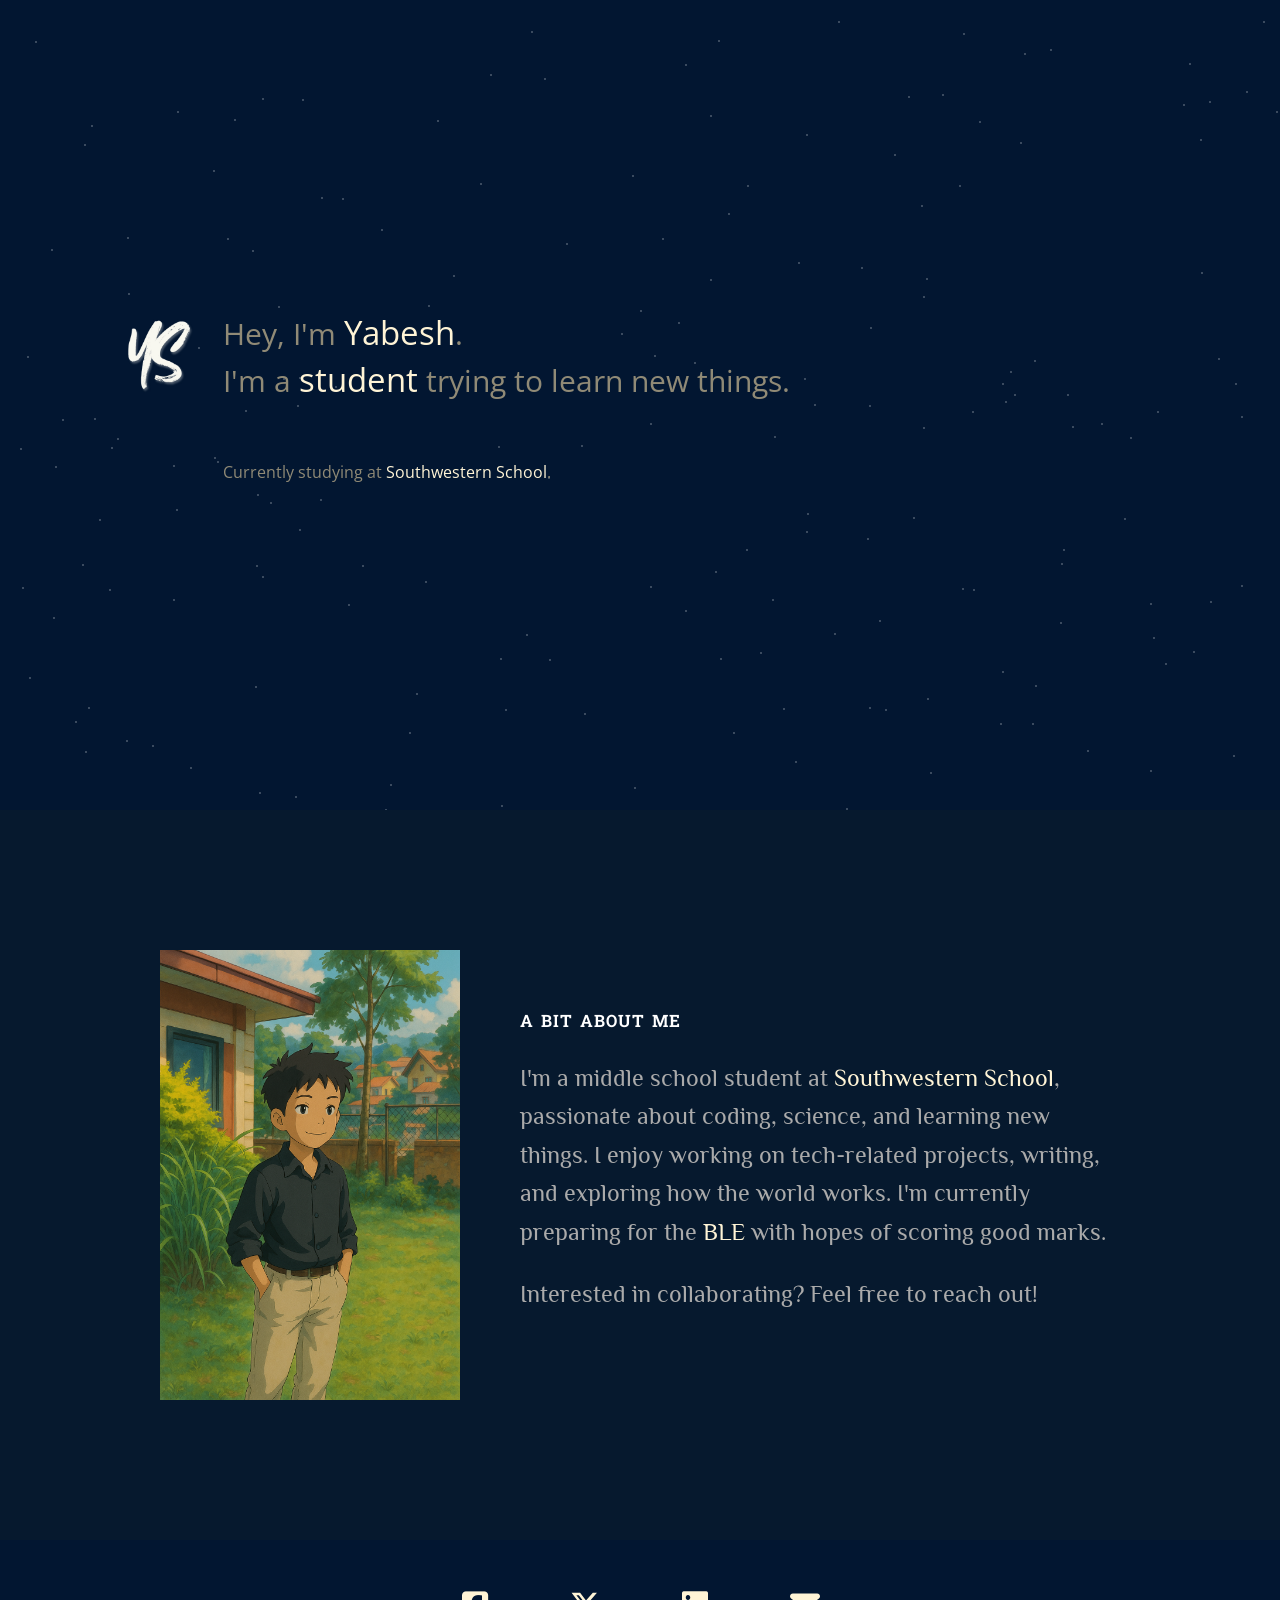
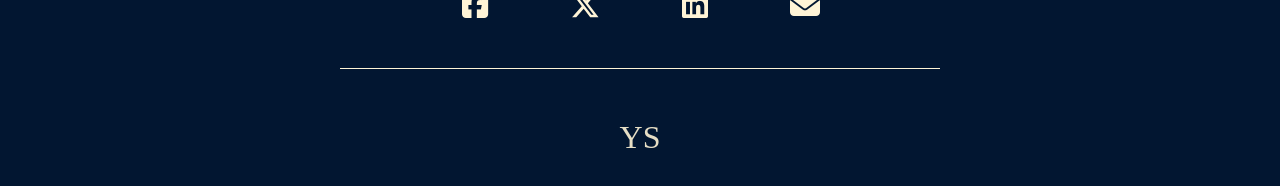
==== index.html @ 65004686 "full reload when clicking signature." ====
<!DOCTYPE html>
<html lang="en">
<head>
  <meta charset="UTF-8" />
  <meta name="viewport" content="width=device-width, initial-scale=1.0"/>
  <meta name="description" content="Personal website of Yabesh Shrestha, a student passionate about coding and science">
  <meta property="og:title" content="Yabesh Shrestha">
  <meta property="og:description" content="Student passionate about coding and science">
  <title>Yabesh Shrestha</title> 
  <link href="https://fonts.googleapis.com/css2?family=Open+Sans&display=swap" rel="stylesheet">
  <link href="https://fonts.googleapis.com/css2?family=Philosopher:ital,wght@0,400;0,700;1,400;1,700&display=swap" rel="stylesheet">
  <link href="https://fonts.googleapis.com/css2?family=Hanuman:wght@400;700&display=swap" rel="stylesheet">
  <link rel="stylesheet" href="https://cdnjs.cloudflare.com/ajax/libs/font-awesome/6.4.0/css/all.min.css">
  <link rel="stylesheet" href="style.css" />
</head>

<body>
  <div class="star-field" id="starField"></div>

  <div class="intro-text">
    <div class="logo-text">
      <img src="YS.jpg" alt="" class="image animate-up">
      <div class="text-lines">
        <div class="text-section animate-up">
          <p>Hey, I'm <span class="emphasis">Yabesh</span>.</p>
          <p>I'm a <span class="emphasis">student</span> trying to learn new things.</p>
        </div>
      </div>
    </div>

    <div class="work animate-up">
      <p>Currently studying at <a href="https://southwesternschool.edu.np/" target="blank">Southwestern School</a>.</p>
    </div>
  </div>

  <div class="about-section">
    <img src="image.png" alt="" class="photo">
    <div class="about-text">
      <h3>A BIT ABOUT ME</h3>
      <p>
        I'm a middle school student at <a href="https://southwesternschool.edu.np/" target="blank">Southwestern School</a>,
        passionate about coding, science, and learning new things. I enjoy working on
        tech-related projects, writing, and exploring how the world works. I'm currently
        preparing for the <a href="https://en.wikipedia.org/wiki/District_Level_Examination" target="blank">BLE</a> with hopes of scoring good marks.
      </p>
      <p>Interested in collaborating? Feel free to reach out!</p>
    </div>
  </div>
  
  <!-- Move these outside the about-section -->
  <div class="footer-section">
    <div class="social-icons">
      <!-- Facebook -->
      <a href="https://www.facebook.com/" target="_blank" aria-label="Facebook">
        <i class="fab fa-facebook-square"></i>
      </a>
      
      <!-- X (Twitter) - Corrected -->
      <a href="https://x.com" target="_blank" class="social-icon">
        <!-- Scaled-down SVG with proper viewBox -->
        <svg width="30" height="30" viewBox="0 0 24 24" fill="#fff4d6">
          <path d="M18.244 2.25h3.308l-7.227 8.26 8.502 11.24H16.17l-5.214-6.817L4.99 21.75H1.68l7.73-8.835L1.254 2.25H8.08l4.713 6.231zm-1.161 17.52h1.833L7.084 4.126H5.117z"/>
        </svg>
      </a>
      
      <!-- LinkedIn -->
      <a href="https://www.linkedin.com/" target="_blank" aria-label="LinkedIn">
        <i class="fab fa-linkedin"></i>
      </a>
      
      <!-- Email -->
      <a href="mailto:shresthaemmanuel4@gmail.com" aria-label="Email">
        <i class="fas fa-envelope"></i>
      </a>
    </div>

    <div class="interactive-lines">
      <div class="line" id="line1"></div>
      <div class="line" id="line2"></div>
    </div>
  
    <div class="signature">
      <a href="javascript:location.reload(true)">YS</a>
    </div>
  </div> 

  <script src="script.js"></script>
</body>
</html>
---- style.css ----
html {
  font-family: sans-serif;
  -ms-text-size-adjust: 100%;
  -webkit-text-size-adjust: 100%;
  scroll-behavior: smooth;
}

body {
  margin: 0;
  font-family: 'Open Sans', sans-serif;
  background-color: #021631;
  color: #908A76;
  overflow-x: hidden;
}

.star-field {
  position: absolute;
  top: 0;
  left: 0;
  width: 100%;
  pointer-events: none;
  z-index: 0;
}

.star {
  position: absolute;
  width: 2px;
  height: 2px;
  background: white;
  border-radius: 50%;
  opacity: 0.3;
  animation: twinkle 2s infinite ease-in-out;
}

@keyframes twinkle {
  0%, 100% {
    opacity: 0.01;
    transform: scale(1);
  }
  50% {
    opacity: 1;
    transform: scale(1.5);
  }
}

.intro-text {
  position: relative;
  z-index: 1;
}

.logo-text {
  display: flex;
  align-items: center;
  gap: 20px;
}

.text-lines {
  flex-direction: column;
  gap: 5px;
}   

.image{
  opacity: 1; 
  transform: translate3d(0px, 0px, 0px) scale3d(1, 1, 1) rotateX(0deg) rotateY(0deg) rotateZ(0deg) skew(0deg, 0deg); 
  transform-style: preserve-3d;
  width: 80px;
  height: auto;
}

.intro-text {
  min-height: 90vh;
  display: flex;
  flex-direction: column;
  justify-content: center;
  margin-left: 9%;
  z-index: 1;
  position: relative;
}

.text-section {
  display: flex;
  flex-direction: column;
  font-size: 30px;
  text-align: left; 
  position: relative;
  z-index: 1;
  color: #908A76;
  line-height: 30px;
}

.text-section p {
  margin: 8px;
  opacity: 0;
  transform: translateY(10px);
  transition: all 0.6s ease;
}

.text-section p.visible {
  opacity: 1;
  transform: translateY(0);
}

.work {
  padding-top: 40px;
  margin-left: 108px;
  color: #908a76;
  font-size: 16px;
  line-height: 24px;
}

a {
  position: relative;
  color: #FFF4D6;
  text-decoration: none;
}

a::after {
  content: "";
  position: absolute;
  bottom: 0;
  left: 50%;
  width: 0;
  height: 2px;
  background-color: #FFF4D6;
  transition: all 0.3s ease;
  transform: translateX(-50%);
}

a:hover::after {
  width: 100%;
}

a:focus, button:focus {
  outline: 2px solid #FFF4D6;
  outline-offset: 2px;
}

.emphasis {
  color: #FFF4D6;
  font-size: 1.1em;
}

.about-section {
  background-color: #06192e;
  display: flex;
  align-items: flex-start;
  justify-content: center;
  gap: 60px;
  padding: 140px 40px;
  color: #ccc;
  z-index: 2;
  position: relative;
  flex-wrap: wrap;
}

.photo {
  width: 300px;
  height: auto;
  margin: 0;
}

.about-text {
  max-width: 600px;
  margin: 0;
  text-align: left;
}

.about-text h3 {
  font-family: 'Hanuman';
  margin-top: 60px;
  font-size: 17px;
  letter-spacing: 1px;
  color: #fff;
  text-transform: uppercase;
  margin-bottom: 10px;
}

.about-text p {
  font-family: 'Philosopher';
  line-height: 1.6;
  font-size: 24px;
  color: #aaa;
}

.footer-section {
  display: flex;
  flex-direction: column;
  align-items: center;
  justify-content: center; /* Optional for vertical centering */
  margin-top: 50px;
  width: 100%;
}

.social-icons {
  display: flex;
  justify-content: center;
  gap: 80px;
}

.social-icons a {
  display: flex;
  align-items: center;
  justify-content: center;
  width: 30px;
  height: 30px;
  color: #fff4d6;
  position: relative; /* Required for absolute positioning of underline */
  transition: all 0.3s ease;
  padding-bottom: 8px; /* Creates space for the underline */
}

/* Social icon underline (positioned lower) */
.social-icons a::after {
  content: "";
  position: absolute;
  bottom: 2px; /* Adjust this value to control underline position */
  left: 0;
  width: 100%;
  height: 2px;
  background-color: currentColor;
  transform: scaleX(0);
  transform-origin: center;
  transition: transform 0.3s ease;
}

.social-icons a:hover {
  color: #ffffff;
  transform: scale(1.2);
}

.social-icons a:hover::after {
  transform: scaleX(1); /* Full width on hover */
}

.social-icons a i {
  font-size: 30px;
  display: block; /* Ensures proper scaling */
}

.signature {
  font-family: 'Brush Script MT', cursive;
  font-size: 2em;
  color: #fff;
  opacity: 0.9;
  text-align: center;
  width: 100%;
  margin-top: 10px;
  margin-bottom: 30px;
}

.animate-up {
  opacity: 0;
  transform: translateY(40px);
  transition: all 0.8s ease;
  will-change: transform, opacity;
}

.animate-up.visible {
  opacity: 1;
  transform: translateY(0);
}

canvas {
  display: block;
}

/*This is the animation for the photo and the about-text*/
.photo, .about-text {
  opacity: 0;
  transform: translateY(40px);
  transition: all 2s ease;
}

.photo.visible, .about-text.visible {
  opacity: 1;
  transform: translateY(0);
}

.interactive-lines {
  position: relative;
  width: 100%;
  height: 1px; /* Single line height when collinear */
  margin: 40px 0; /* Increased vertical spacing */
}

.line {
  position: absolute;
  width: 600px; /* Longer lines (was 200px) */
  height: 1px;
  background: #FFF4D6;
  left: 50%;
  top: 0;
  transform: translateX(-50%);
  transform-origin: center center;
  transition: transform 0.1s linear;
}
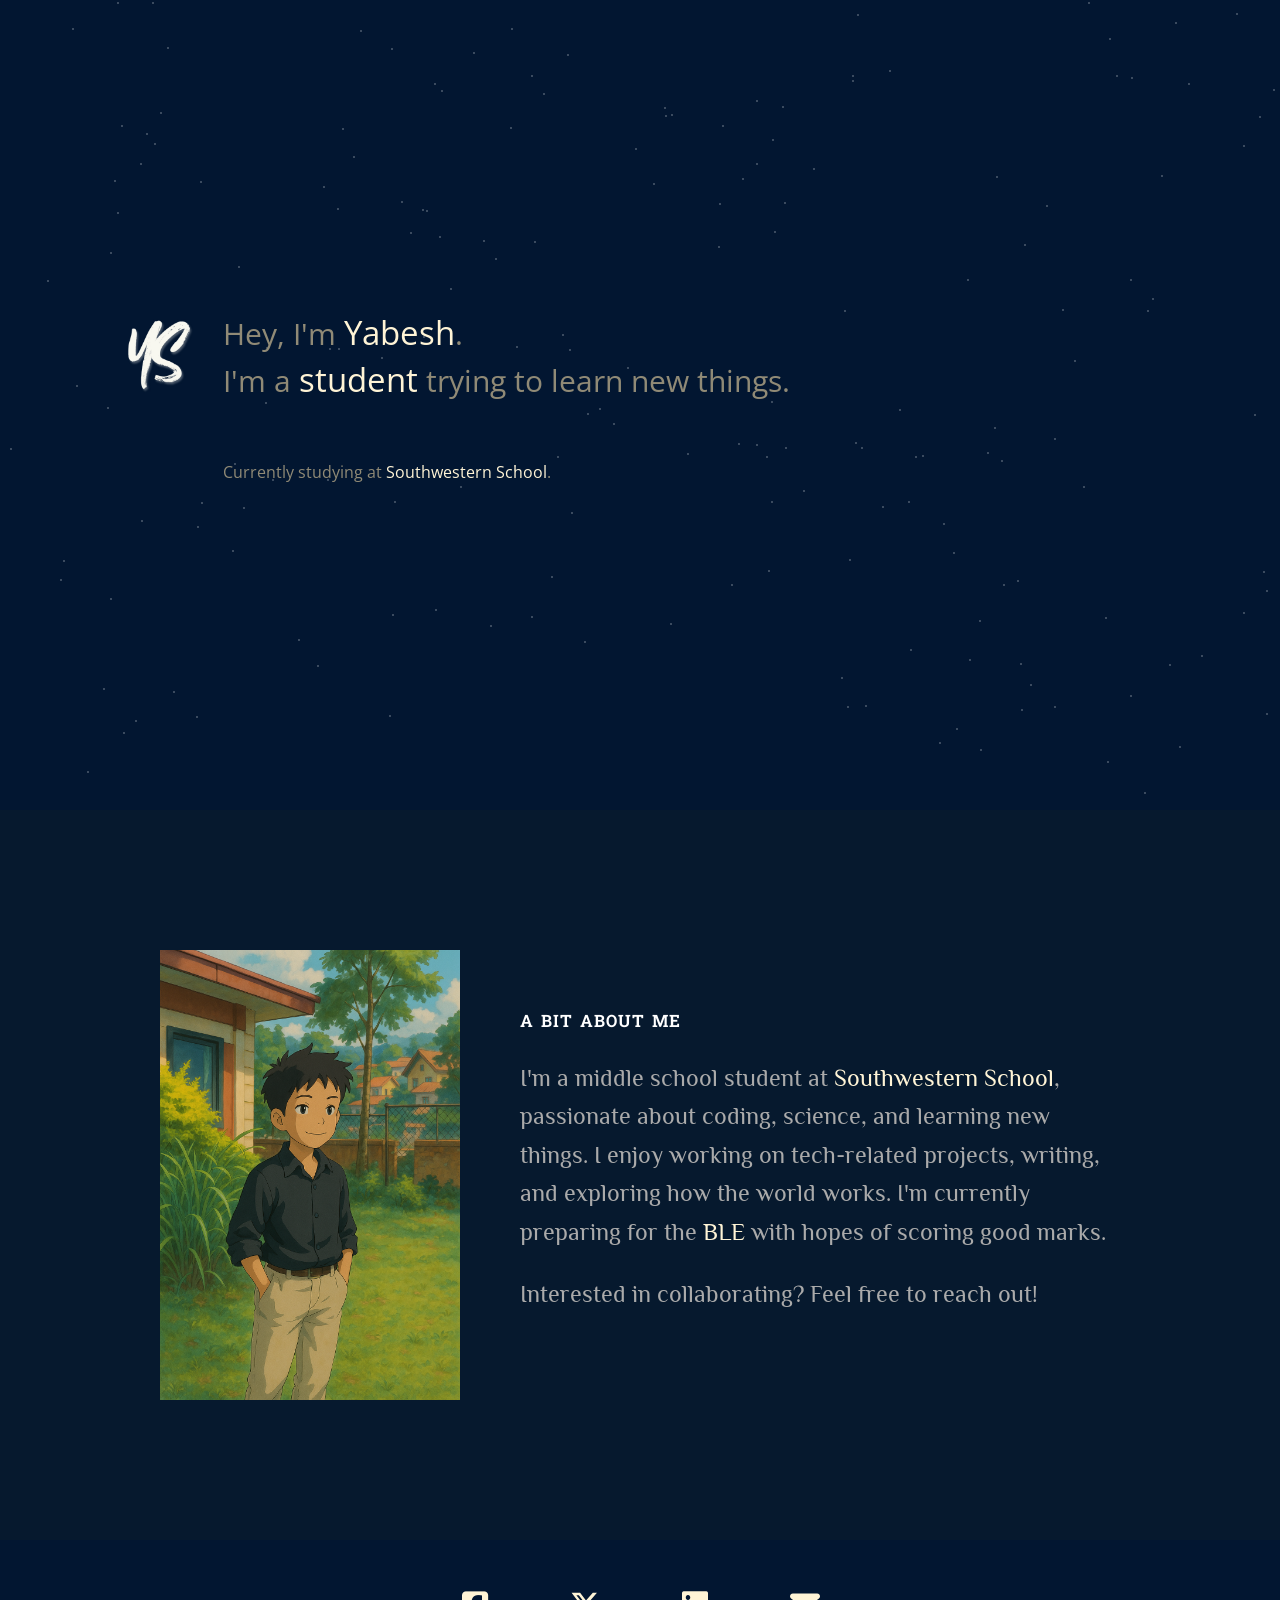
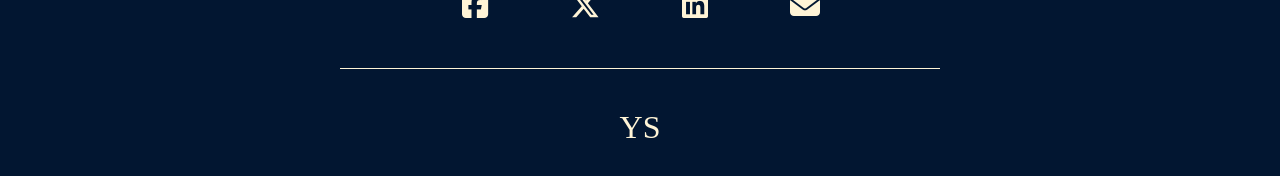
==== commit c16f6cc0: "added animate-up in the social media icons, interactive lines and signature" ====
--- a/index.html
+++ b/index.html
@@ -49,38 +49,40 @@
   
   <!-- Move these outside the about-section -->
   <div class="footer-section">
-    <div class="social-icons">
-      <!-- Facebook -->
-      <a href="https://www.facebook.com/" target="_blank" aria-label="Facebook">
-        <i class="fab fa-facebook-square"></i>
-      </a>
-      
-      <!-- X (Twitter) - Corrected -->
-      <a href="https://x.com" target="_blank" class="social-icon">
-        <!-- Scaled-down SVG with proper viewBox -->
-        <svg width="30" height="30" viewBox="0 0 24 24" fill="#fff4d6">
-          <path d="M18.244 2.25h3.308l-7.227 8.26 8.502 11.24H16.17l-5.214-6.817L4.99 21.75H1.68l7.73-8.835L1.254 2.25H8.08l4.713 6.231zm-1.161 17.52h1.833L7.084 4.126H5.117z"/>
-        </svg>
-      </a>
-      
-      <!-- LinkedIn -->
-      <a href="https://www.linkedin.com/" target="_blank" aria-label="LinkedIn">
-        <i class="fab fa-linkedin"></i>
-      </a>
-      
-      <!-- Email -->
-      <a href="mailto:shresthaemmanuel4@gmail.com" aria-label="Email">
-        <i class="fas fa-envelope"></i>
-      </a>
-    </div>
+    <div class="footer-animation-group">
+      <div class="social-icons animate-up">
+        <!-- Facebook -->
+        <a href="https://www.facebook.com/" target="_blank" aria-label="Facebook">
+          <i class="fab fa-facebook-square"></i>
+        </a>
+        
+        <!-- X (Twitter) - Corrected -->
+        <a href="https://x.com" target="_blank" class="social-icon">
+          <!-- Scaled-down SVG with proper viewBox -->
+          <svg width="30" height="30" viewBox="0 0 24 24" fill="#fff4d6">
+            <path d="M18.244 2.25h3.308l-7.227 8.26 8.502 11.24H16.17l-5.214-6.817L4.99 21.75H1.68l7.73-8.835L1.254 2.25H8.08l4.713 6.231zm-1.161 17.52h1.833L7.084 4.126H5.117z"/>
+          </svg>
+        </a>
+        
+        <!-- LinkedIn -->
+        <a href="https://www.linkedin.com/" target="_blank" aria-label="LinkedIn">
+          <i class="fab fa-linkedin"></i>
+        </a>
+        
+        <!-- Email -->
+        <a href="mailto:shresthaemmanuel4@gmail.com" aria-label="Email">
+          <i class="fas fa-envelope"></i>
+        </a>
+      </div>
 
-    <div class="interactive-lines">
-      <div class="line" id="line1"></div>
-      <div class="line" id="line2"></div>
-    </div>
-  
-    <div class="signature">
-      <a href="javascript:location.reload(true)">YS</a>
+      <div class="interactive-lines animate-up">
+        <div class="line" id="line1"></div>
+        <div class="line" id="line2"></div>
+      </div>
+    
+      <div class="signature animate-up">
+        <a href="javascript:location.reload(true)">YS</a>
+      </div>
     </div>
   </div> 
 
--- a/style.css
+++ b/style.css
@@ -293,4 +293,20 @@
   transform: translateX(-50%);
   transform-origin: center center;
   transition: transform 0.1s linear;
+}
+
+/* Add to existing animate-up styles */
+.footer-animation-group {
+  position: relative;
+}
+
+.animate-up {
+  opacity: 0;
+  transform: translateY(40px);
+  transition: all 2s cubic-bezier(0.22, 1, 0.36, 1);
+}
+
+.animate-up.visible {
+  opacity: 1;
+  transform: translateY(0);
 }
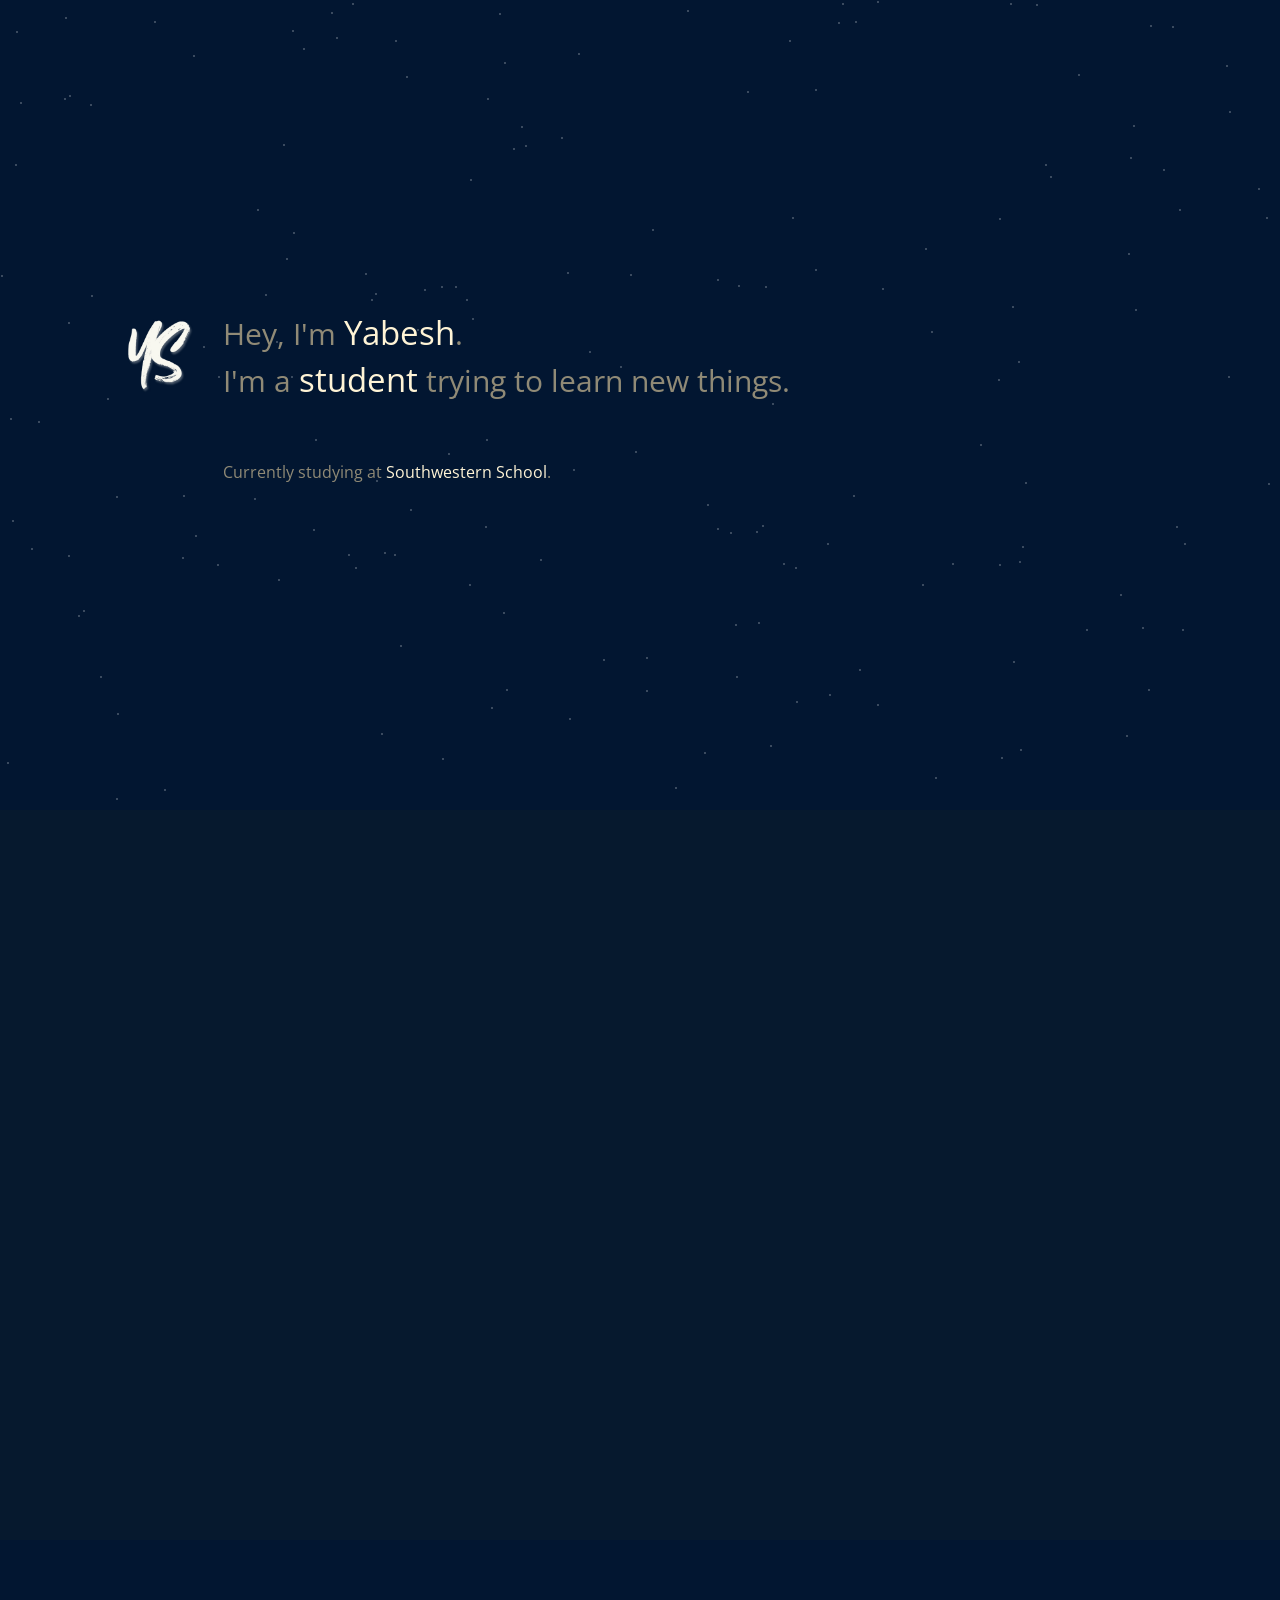
==== commit 203110d1: "added comments to make everything more clear" ====
--- a/index.html
+++ b/index.html
@@ -1,25 +1,43 @@
 <!DOCTYPE html>
 <html lang="en">
 <head>
+  <!-- =============================================
+       META TAGS & BASIC SETUP
+       ============================================= -->
   <meta charset="UTF-8" />
   <meta name="viewport" content="width=device-width, initial-scale=1.0"/>
   <meta name="description" content="Personal website of Yabesh Shrestha, a student passionate about coding and science">
   <meta property="og:title" content="Yabesh Shrestha">
   <meta property="og:description" content="Student passionate about coding and science">
   <title>Yabesh Shrestha</title> 
+  
+  <!-- =============================================
+       FONT IMPORTS
+       ============================================= -->
   <link href="https://fonts.googleapis.com/css2?family=Open+Sans&display=swap" rel="stylesheet">
   <link href="https://fonts.googleapis.com/css2?family=Philosopher:ital,wght@0,400;0,700;1,400;1,700&display=swap" rel="stylesheet">
   <link href="https://fonts.googleapis.com/css2?family=Hanuman:wght@400;700&display=swap" rel="stylesheet">
   <link rel="stylesheet" href="https://cdnjs.cloudflare.com/ajax/libs/font-awesome/6.4.0/css/all.min.css">
+  
+  <!-- =============================================
+       CSS FILES
+       ============================================= -->
   <link rel="stylesheet" href="style.css" />
 </head>
 
 <body>
+  <!-- =============================================
+       STARFIELD BACKGROUND
+       ============================================= -->
   <div class="star-field" id="starField"></div>
 
-  <div class="intro-text">
+  <!-- =============================================
+       INTRODUCTION SECTION
+       ============================================= -->
+  <section class="intro-text" aria-label="Introduction">
     <div class="logo-text">
-      <img src="YS.jpg" alt="" class="image animate-up">
+      <img src="YS.jpg" alt="Yabesh Shrestha" class="image animate-up">
+      
       <div class="text-lines">
         <div class="text-section animate-up">
           <p>Hey, I'm <span class="emphasis">Yabesh</span>.</p>
@@ -29,63 +47,70 @@
     </div>
 
     <div class="work animate-up">
-      <p>Currently studying at <a href="https://southwesternschool.edu.np/" target="blank">Southwestern School</a>.</p>
+      <p>Currently studying at <a href="https://southwesternschool.edu.np/" target="blank" rel="noopener noreferrer">Southwestern School</a>.</p>
     </div>
-  </div>
+  </section>
 
-  <div class="about-section">
-    <img src="image.png" alt="" class="photo">
+  <!-- =============================================
+       ABOUT SECTION
+       ============================================= -->
+  <section class="about-section" aria-label="About Me">
+    <img src="image.png" alt="Yabesh Shrestha" class="photo">
+    
     <div class="about-text">
-      <h3>A BIT ABOUT ME</h3>
+      <h2>A BIT ABOUT ME</h2>
       <p>
-        I'm a middle school student at <a href="https://southwesternschool.edu.np/" target="blank">Southwestern School</a>,
+        I'm a middle school student at <a href="https://southwesternschool.edu.np/" target="blank" rel="noopener noreferrer">Southwestern School</a>,
         passionate about coding, science, and learning new things. I enjoy working on
         tech-related projects, writing, and exploring how the world works. I'm currently
-        preparing for the <a href="https://en.wikipedia.org/wiki/District_Level_Examination" target="blank">BLE</a> with hopes of scoring good marks.
+        preparing for the <a href="https://en.wikipedia.org/wiki/District_Level_Examination" target="blank" rel="noopener noreferrer">BLE</a> with hopes of scoring good marks.
       </p>
       <p>Interested in collaborating? Feel free to reach out!</p>
     </div>
-  </div>
+  </section>
   
-  <!-- Move these outside the about-section -->
-  <div class="footer-section">
+  <!-- =============================================
+       FOOTER SECTION
+       ============================================= -->
+  <footer class="footer-section" aria-label="Footer">
     <div class="footer-animation-group">
+      <!-- Social Media Icons -->
       <div class="social-icons animate-up">
-        <!-- Facebook -->
-        <a href="https://www.facebook.com/" target="_blank" aria-label="Facebook">
+        <a href="https://www.facebook.com/" target="_blank" rel="noopener noreferrer" aria-label="Facebook">
           <i class="fab fa-facebook-square"></i>
         </a>
         
-        <!-- X (Twitter) - Corrected -->
-        <a href="https://x.com" target="_blank" class="social-icon">
-          <!-- Scaled-down SVG with proper viewBox -->
-          <svg width="30" height="30" viewBox="0 0 24 24" fill="#fff4d6">
+        <a href="https://x.com" target="_blank" rel="noopener noreferrer" class="social-icon" aria-label="Twitter">
+          <svg width="30" height="30" viewBox="0 0 24 24" fill="#fff4d6" aria-hidden="true">
             <path d="M18.244 2.25h3.308l-7.227 8.26 8.502 11.24H16.17l-5.214-6.817L4.99 21.75H1.68l7.73-8.835L1.254 2.25H8.08l4.713 6.231zm-1.161 17.52h1.833L7.084 4.126H5.117z"/>
           </svg>
         </a>
         
-        <!-- LinkedIn -->
-        <a href="https://www.linkedin.com/" target="_blank" aria-label="LinkedIn">
+        <a href="https://www.linkedin.com/" target="_blank" rel="noopener noreferrer" aria-label="LinkedIn">
           <i class="fab fa-linkedin"></i>
         </a>
         
-        <!-- Email -->
         <a href="mailto:shresthaemmanuel4@gmail.com" aria-label="Email">
           <i class="fas fa-envelope"></i>
         </a>
       </div>
 
+      <!-- Interactive Lines -->
       <div class="interactive-lines animate-up">
         <div class="line" id="line1"></div>
         <div class="line" id="line2"></div>
       </div>
     
+      <!-- Signature -->
       <div class="signature animate-up">
-        <a href="javascript:location.reload(true)">YS</a>
+        <a href="javascript:location.reload(true)" aria-label="Reload page">YS</a>
       </div>
     </div>
-  </div> 
+  </footer> 
 
+  <!-- =============================================
+       JAVASCRIPT
+       ============================================= -->
   <script src="script.js"></script>
 </body>
-</html>
+</html>
--- a/style.css
+++ b/style.css
@@ -1,312 +1,314 @@
-html {
-  font-family: sans-serif;
-  -ms-text-size-adjust: 100%;
-  -webkit-text-size-adjust: 100%;
-  scroll-behavior: smooth;
-}
-
-body {
-  margin: 0;
-  font-family: 'Open Sans', sans-serif;
-  background-color: #021631;
-  color: #908A76;
-  overflow-x: hidden;
-}
-
-.star-field {
-  position: absolute;
-  top: 0;
-  left: 0;
-  width: 100%;
-  pointer-events: none;
-  z-index: 0;
-}
-
-.star {
-  position: absolute;
-  width: 2px;
-  height: 2px;
-  background: white;
-  border-radius: 50%;
-  opacity: 0.3;
-  animation: twinkle 2s infinite ease-in-out;
-}
-
-@keyframes twinkle {
-  0%, 100% {
-    opacity: 0.01;
-    transform: scale(1);
-  }
-  50% {
+/* =============================================
+   BASE STYLES & RESETS
+   ============================================= */
+   html {
+    font-family: sans-serif;
+    -ms-text-size-adjust: 100%;
+    -webkit-text-size-adjust: 100%;
+    scroll-behavior: smooth;
+  }
+  
+  body {
+    margin: 0;
+    font-family: 'Open Sans', sans-serif;
+    background-color: #021631;
+    color: #908A76;
+    overflow-x: hidden;
+  }
+  
+  /* =============================================
+     STARFIELD BACKGROUND
+     ============================================= */
+  .star-field {
+    position: absolute;
+    top: 0;
+    left: 0;
+    width: 100%;
+    pointer-events: none;
+    z-index: 0;
+  }
+  
+  .star {
+    position: absolute;
+    width: 2px;
+    height: 2px;
+    background: white;
+    border-radius: 50%;
+    opacity: 0.3;
+    animation: twinkle 2s infinite ease-in-out;
+  }
+  
+  @keyframes twinkle {
+    0%, 100% { opacity: 0.01; transform: scale(1); }
+    50% { opacity: 1; transform: scale(1.5); }
+  }
+  
+  /* =============================================
+     INTRO SECTION
+     ============================================= */
+  .intro-text {
+    min-height: 90vh;
+    display: flex;
+    flex-direction: column;
+    justify-content: center;
+    margin-left: 9%;
+    position: relative;
+    z-index: 1;
+  }
+  
+  .logo-text {
+    display: flex;
+    align-items: center;
+    gap: 20px;
+  }
+  
+  .image {
+    width: 80px;
+    height: auto;
     opacity: 1;
-    transform: scale(1.5);
-  }
-}
-
-.intro-text {
-  position: relative;
-  z-index: 1;
-}
-
-.logo-text {
-  display: flex;
-  align-items: center;
-  gap: 20px;
-}
-
-.text-lines {
-  flex-direction: column;
-  gap: 5px;
-}   
-
-.image{
-  opacity: 1; 
-  transform: translate3d(0px, 0px, 0px) scale3d(1, 1, 1) rotateX(0deg) rotateY(0deg) rotateZ(0deg) skew(0deg, 0deg); 
-  transform-style: preserve-3d;
-  width: 80px;
-  height: auto;
-}
-
-.intro-text {
-  min-height: 90vh;
-  display: flex;
-  flex-direction: column;
-  justify-content: center;
-  margin-left: 9%;
-  z-index: 1;
-  position: relative;
-}
-
-.text-section {
-  display: flex;
-  flex-direction: column;
-  font-size: 30px;
-  text-align: left; 
-  position: relative;
-  z-index: 1;
-  color: #908A76;
-  line-height: 30px;
-}
-
-.text-section p {
-  margin: 8px;
-  opacity: 0;
-  transform: translateY(10px);
-  transition: all 0.6s ease;
-}
-
-.text-section p.visible {
-  opacity: 1;
-  transform: translateY(0);
-}
-
-.work {
-  padding-top: 40px;
-  margin-left: 108px;
-  color: #908a76;
-  font-size: 16px;
-  line-height: 24px;
-}
-
-a {
-  position: relative;
-  color: #FFF4D6;
-  text-decoration: none;
-}
-
-a::after {
-  content: "";
-  position: absolute;
-  bottom: 0;
-  left: 50%;
-  width: 0;
-  height: 2px;
-  background-color: #FFF4D6;
-  transition: all 0.3s ease;
-  transform: translateX(-50%);
-}
-
-a:hover::after {
-  width: 100%;
-}
-
-a:focus, button:focus {
-  outline: 2px solid #FFF4D6;
-  outline-offset: 2px;
-}
-
-.emphasis {
-  color: #FFF4D6;
-  font-size: 1.1em;
-}
-
-.about-section {
-  background-color: #06192e;
-  display: flex;
-  align-items: flex-start;
-  justify-content: center;
-  gap: 60px;
-  padding: 140px 40px;
-  color: #ccc;
-  z-index: 2;
-  position: relative;
-  flex-wrap: wrap;
-}
-
-.photo {
-  width: 300px;
-  height: auto;
-  margin: 0;
-}
-
-.about-text {
-  max-width: 600px;
-  margin: 0;
-  text-align: left;
-}
-
-.about-text h3 {
-  font-family: 'Hanuman';
-  margin-top: 60px;
-  font-size: 17px;
-  letter-spacing: 1px;
-  color: #fff;
-  text-transform: uppercase;
-  margin-bottom: 10px;
-}
-
-.about-text p {
-  font-family: 'Philosopher';
-  line-height: 1.6;
-  font-size: 24px;
-  color: #aaa;
-}
-
-.footer-section {
-  display: flex;
-  flex-direction: column;
-  align-items: center;
-  justify-content: center; /* Optional for vertical centering */
-  margin-top: 50px;
-  width: 100%;
-}
-
-.social-icons {
-  display: flex;
-  justify-content: center;
-  gap: 80px;
-}
-
-.social-icons a {
-  display: flex;
-  align-items: center;
-  justify-content: center;
-  width: 30px;
-  height: 30px;
-  color: #fff4d6;
-  position: relative; /* Required for absolute positioning of underline */
-  transition: all 0.3s ease;
-  padding-bottom: 8px; /* Creates space for the underline */
-}
-
-/* Social icon underline (positioned lower) */
-.social-icons a::after {
-  content: "";
-  position: absolute;
-  bottom: 2px; /* Adjust this value to control underline position */
-  left: 0;
-  width: 100%;
-  height: 2px;
-  background-color: currentColor;
-  transform: scaleX(0);
-  transform-origin: center;
-  transition: transform 0.3s ease;
-}
-
-.social-icons a:hover {
-  color: #ffffff;
-  transform: scale(1.2);
-}
-
-.social-icons a:hover::after {
-  transform: scaleX(1); /* Full width on hover */
-}
-
-.social-icons a i {
-  font-size: 30px;
-  display: block; /* Ensures proper scaling */
-}
-
-.signature {
-  font-family: 'Brush Script MT', cursive;
-  font-size: 2em;
-  color: #fff;
-  opacity: 0.9;
-  text-align: center;
-  width: 100%;
-  margin-top: 10px;
-  margin-bottom: 30px;
-}
-
-.animate-up {
-  opacity: 0;
-  transform: translateY(40px);
-  transition: all 0.8s ease;
-  will-change: transform, opacity;
-}
-
-.animate-up.visible {
-  opacity: 1;
-  transform: translateY(0);
-}
-
-canvas {
-  display: block;
-}
-
-/*This is the animation for the photo and the about-text*/
-.photo, .about-text {
-  opacity: 0;
-  transform: translateY(40px);
-  transition: all 2s ease;
-}
-
-.photo.visible, .about-text.visible {
-  opacity: 1;
-  transform: translateY(0);
-}
-
-.interactive-lines {
-  position: relative;
-  width: 100%;
-  height: 1px; /* Single line height when collinear */
-  margin: 40px 0; /* Increased vertical spacing */
-}
-
-.line {
-  position: absolute;
-  width: 600px; /* Longer lines (was 200px) */
-  height: 1px;
-  background: #FFF4D6;
-  left: 50%;
-  top: 0;
-  transform: translateX(-50%);
-  transform-origin: center center;
-  transition: transform 0.1s linear;
-}
-
-/* Add to existing animate-up styles */
-.footer-animation-group {
-  position: relative;
-}
-
-.animate-up {
-  opacity: 0;
-  transform: translateY(40px);
-  transition: all 2s cubic-bezier(0.22, 1, 0.36, 1);
-}
-
-.animate-up.visible {
-  opacity: 1;
-  transform: translateY(0);
-}+    transform: translate3d(0, 0, 0) scale3d(1, 1, 1);
+    transform-style: preserve-3d;
+  }
+  
+  .text-section {
+    display: flex;
+    flex-direction: column;
+    font-size: 30px;
+    color: #908A76;
+    line-height: 30px;
+  }
+  
+  .text-section p {
+    margin: 8px;
+    opacity: 0;
+    transform: translateY(10px);
+    transition: all 0.6s ease;
+  }
+  
+  .text-section p.visible {
+    opacity: 1;
+    transform: translateY(0);
+  }
+  
+  .work {
+    padding-top: 40px;
+    margin-left: 108px;
+    color: #908a76;
+    font-size: 16px;
+    line-height: 24px;
+  }
+  
+  /* =============================================
+     ABOUT SECTION
+     ============================================= */
+  .about-section {
+    background-color: #06192e;
+    display: flex;
+    align-items: flex-start;
+    justify-content: center;
+    gap: 60px;
+    padding: 140px 40px;
+    color: #ccc;
+    position: relative;
+    z-index: 2;
+    flex-wrap: wrap;
+  }
+  
+  .photo {
+    width: 300px;
+    height: auto;
+    margin: 0;
+    opacity: 0;
+    transform: translateY(40px);
+    transition: all 2s ease;
+  }
+  
+  .about-text {
+    max-width: 600px;
+    margin: 0;
+    text-align: left;
+    opacity: 0;
+    transform: translateY(40px);
+    transition: all 2s ease;
+  }
+  
+  .photo.visible, 
+  .about-text.visible {
+    opacity: 1;
+    transform: translateY(0);
+  }
+  
+  .about-text h3 {
+    font-family: 'Hanuman';
+    margin-top: 60px;
+    font-size: 17px;
+    letter-spacing: 1px;
+    color: #fff;
+    text-transform: uppercase;
+    margin-bottom: 10px;
+  }
+  
+  .about-text p {
+    font-family: 'Philosopher';
+    line-height: 1.6;
+    font-size: 24px;
+    color: #aaa;
+  }
+  
+  /* =============================================
+     FOOTER SECTION
+     ============================================= */
+  .footer-section {
+    display: flex;
+    flex-direction: column;
+    align-items: center;
+    justify-content: center;
+    margin-top: 50px;
+    width: 100%;
+  }
+  
+  .footer-animation-group {
+    position: relative;
+  }
+  
+  /* =============================================
+     SOCIAL ICONS
+     ============================================= */
+  .social-icons {
+    display: flex;
+    justify-content: center;
+    gap: 80px;
+  }
+  
+  .social-icons a {
+    display: flex;
+    align-items: center;
+    justify-content: center;
+    width: 30px;
+    height: 30px;
+    color: #fff4d6;
+    position: relative;
+    transition: all 0.3s ease;
+    padding-bottom: 8px;
+  }
+  
+  .social-icons a::after {
+    content: "";
+    position: absolute;
+    bottom: 2px;
+    left: 0;
+    width: 100%;
+    height: 2px;
+    background-color: currentColor;
+    transform: scaleX(0);
+    transform-origin: center;
+    transition: transform 0.3s ease;
+  }
+  
+  .social-icons a:hover {
+    color: #ffffff;
+    transform: scale(1.2);
+  }
+  
+  .social-icons a:hover::after {
+    transform: scaleX(1);
+  }
+  
+  .social-icons a i {
+    font-size: 30px;
+    display: block;
+  }
+  
+  /* =============================================
+     INTERACTIVE LINES
+     ============================================= */
+  .interactive-lines {
+    position: relative;
+    width: 100%;
+    height: 1px;
+    margin: 40px 0;
+  }
+  
+  .line {
+    position: absolute;
+    width: 600px;
+    height: 1px;
+    background: #FFF4D6;
+    left: 50%;
+    top: 0;
+    transform: translateX(-50%);
+    transform-origin: center center;
+    transition: transform 0.1s linear;
+  }
+  
+  /* =============================================
+     SIGNATURE
+     ============================================= */
+  .signature {
+    font-family: 'Brush Script MT', cursive;
+    font-size: 2em;
+    color: #fff;
+    opacity: 0.9;
+    text-align: center;
+    width: 100%;
+    margin-top: 10px;
+    margin-bottom: 30px;
+  }
+  
+  /* =============================================
+     ANIMATION CLASSES
+     ============================================= */
+  .animate-up {
+    opacity: 0;
+    transform: translateY(40px);
+    transition: all 0.8s cubic-bezier(0.22, 1, 0.36, 1);
+    will-change: transform, opacity;
+  }
+  
+  .animate-up.visible {
+    opacity: 1;
+    transform: translateY(0);
+  }
+  
+  /* =============================================
+     UTILITY CLASSES
+     ============================================= */
+  .emphasis {
+    color: #FFF4D6;
+    font-size: 1.1em;
+  }
+  
+  /* Link hover effects */
+  a {
+    position: relative;
+    color: #FFF4D6;
+    text-decoration: none;
+  }
+  
+  a::after {
+    content: "";
+    position: absolute;
+    bottom: 0;
+    left: 50%;
+    width: 0;
+    height: 2px;
+    background-color: #FFF4D6;
+    transition: all 0.3s ease;
+    transform: translateX(-50%);
+  }
+  
+  a:hover::after {
+    width: 100%;
+  }
+  
+  a:focus, button:focus {
+    outline: 2px solid #FFF4D6;
+    outline-offset: 2px;
+  }
+  
+  /* =============================================
+     MISC ELEMENTS
+     ============================================= */
+  canvas {
+    display: block;
+  }
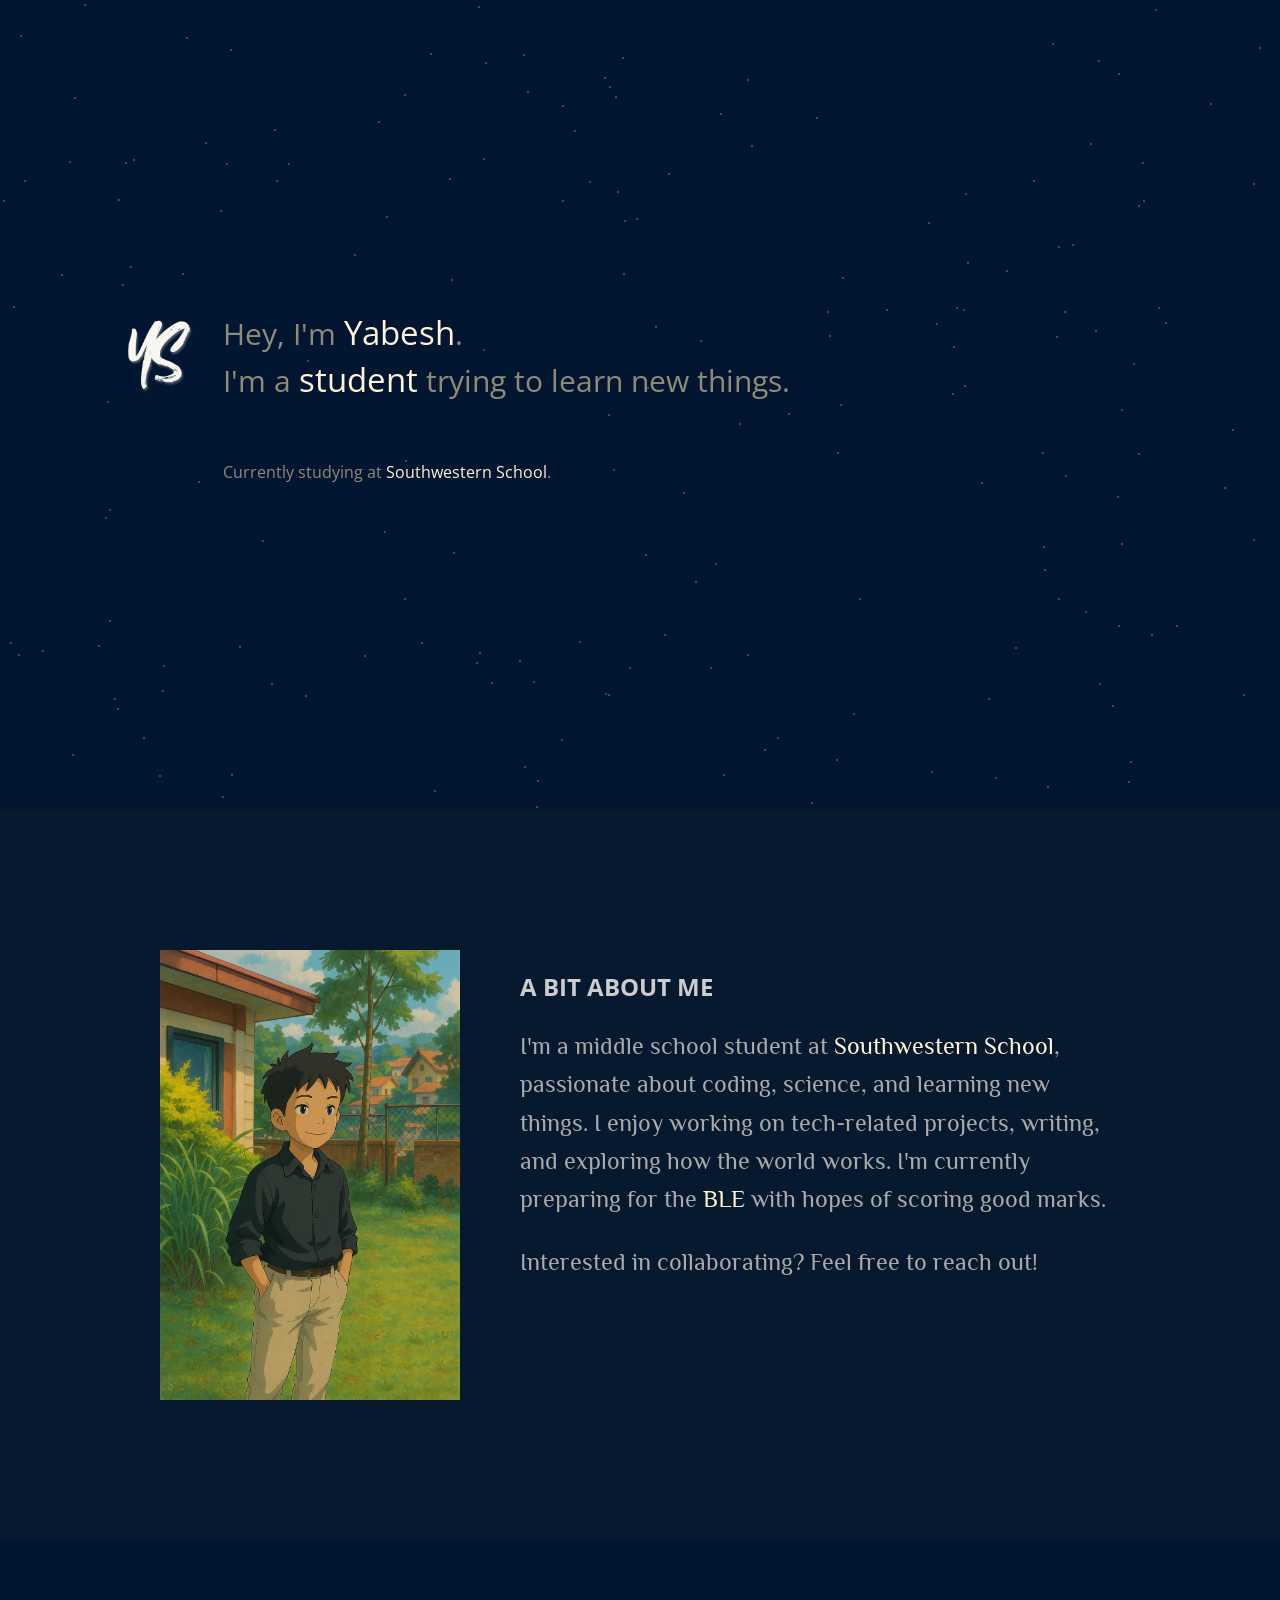
==== commit ef411257: "added Dancing Script to the FONT IMPORTS." ====
--- a/index.html
+++ b/index.html
@@ -15,6 +15,7 @@
        FONT IMPORTS
        ============================================= -->
   <link href="https://fonts.googleapis.com/css2?family=Open+Sans&display=swap" rel="stylesheet">
+  <link href="https://fonts.googleapis.com/css2?family=Dancing+Script:wght@400;700&display=swap" rel="stylesheet">
   <link href="https://fonts.googleapis.com/css2?family=Philosopher:ital,wght@0,400;0,700;1,400;1,700&display=swap" rel="stylesheet">
   <link href="https://fonts.googleapis.com/css2?family=Hanuman:wght@400;700&display=swap" rel="stylesheet">
   <link rel="stylesheet" href="https://cdnjs.cloudflare.com/ajax/libs/font-awesome/6.4.0/css/all.min.css">
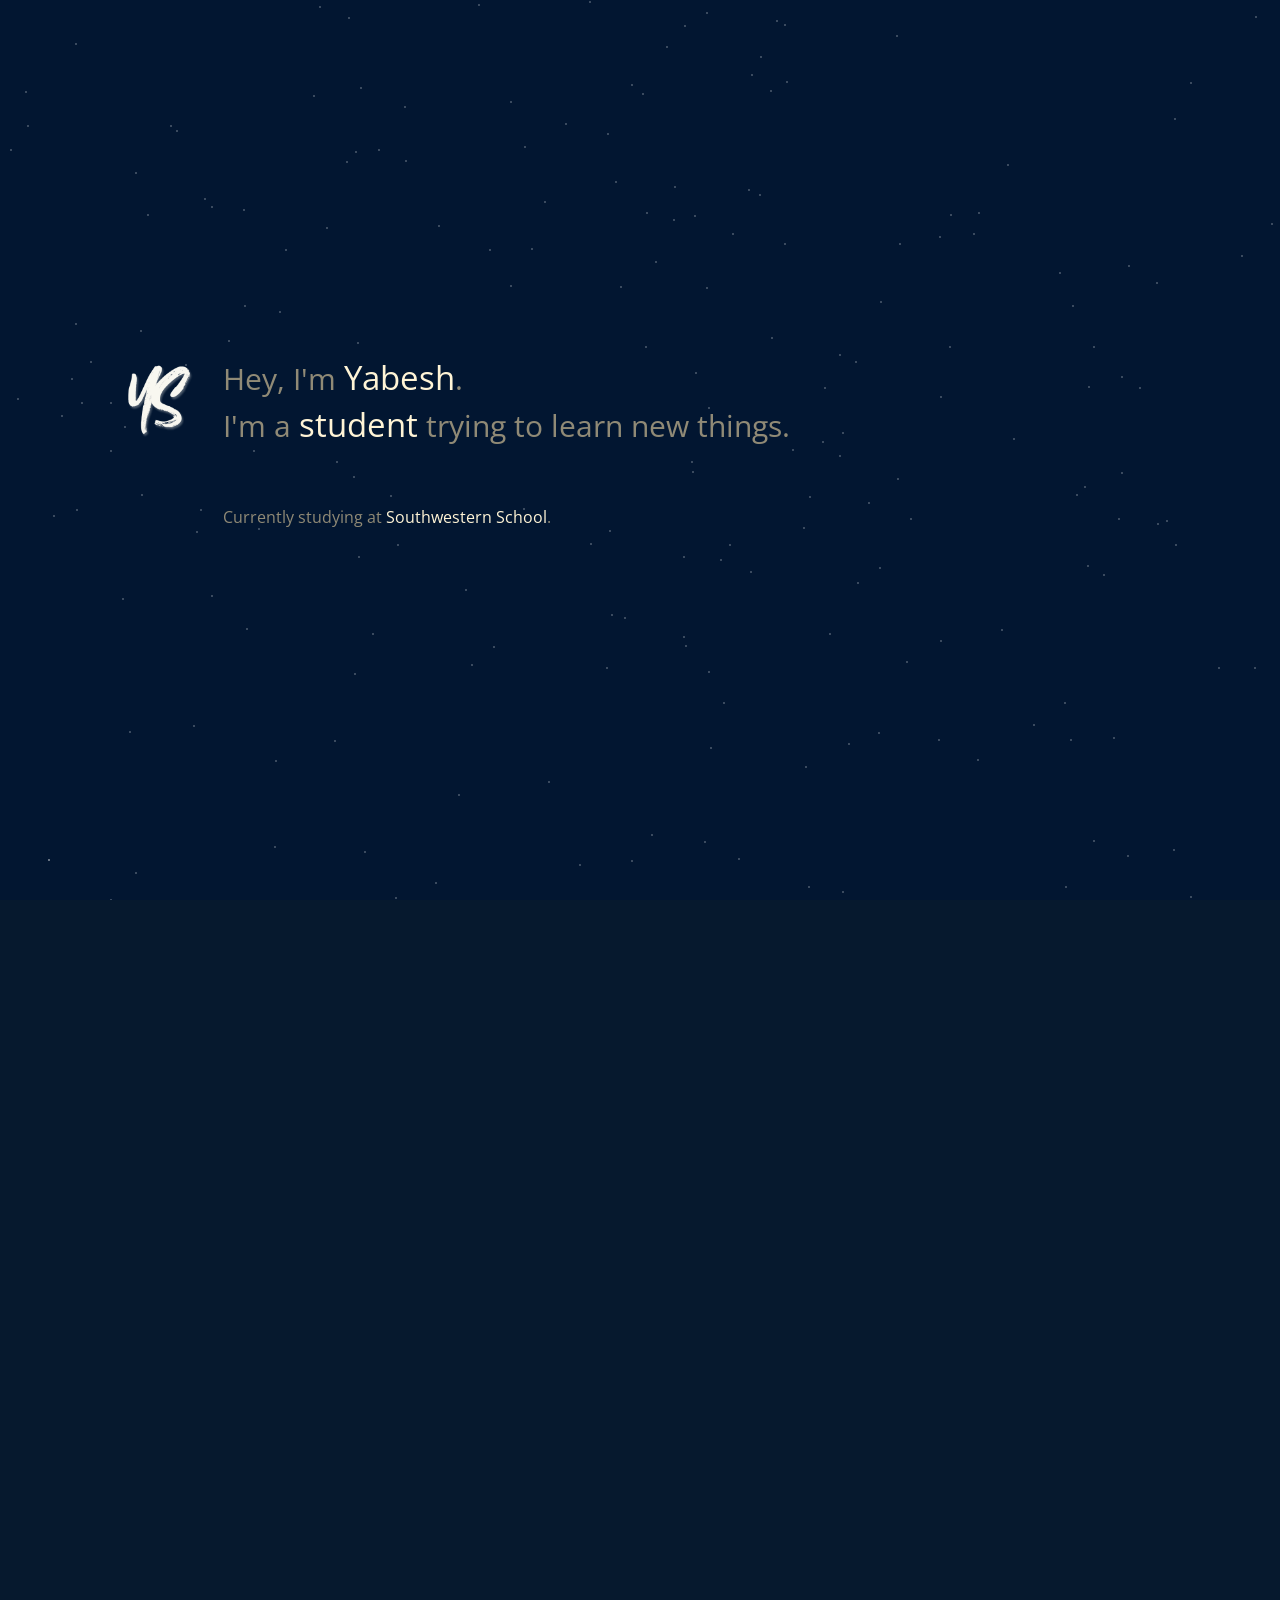
==== commit ffd7d682: "added the favicon and changed YS.jpg to YS.png" ====
--- a/index.html
+++ b/index.html
@@ -9,6 +9,9 @@
   <meta name="description" content="Personal website of Yabesh Shrestha, a student passionate about coding and science">
   <meta property="og:title" content="Yabesh Shrestha">
   <meta property="og:description" content="Student passionate about coding and science">
+  <link rel="icon" href="YS.png" type="image/png">
+  <link rel="apple-touch-icon" href="YS.png">
+  <meta property="og:image" content="YS.png">
   <title>Yabesh Shrestha</title> 
   
   <!-- =============================================
@@ -37,7 +40,7 @@
        ============================================= -->
   <section class="intro-text" aria-label="Introduction">
     <div class="logo-text">
-      <img src="YS.jpg" alt="Yabesh Shrestha" class="image animate-up">
+      <img src="YS.png" alt="Yabesh Shrestha" class="image animate-up">
       
       <div class="text-lines">
         <div class="text-section animate-up">
--- a/style.css
+++ b/style.css
@@ -47,7 +47,7 @@
      INTRO SECTION
      ============================================= */
   .intro-text {
-    min-height: 90vh;
+    min-height: 100vh;
     display: flex;
     flex-direction: column;
     justify-content: center;
@@ -238,7 +238,7 @@
     top: 0;
     transform: translateX(-50%);
     transform-origin: center center;
-    transition: transform 0.1s linear;
+    transition: transform 0.2s ease, width 0.2s ease;
   }
   
   /* =============================================
@@ -311,4 +311,4 @@
      ============================================= */
   canvas {
     display: block;
-  }+  }
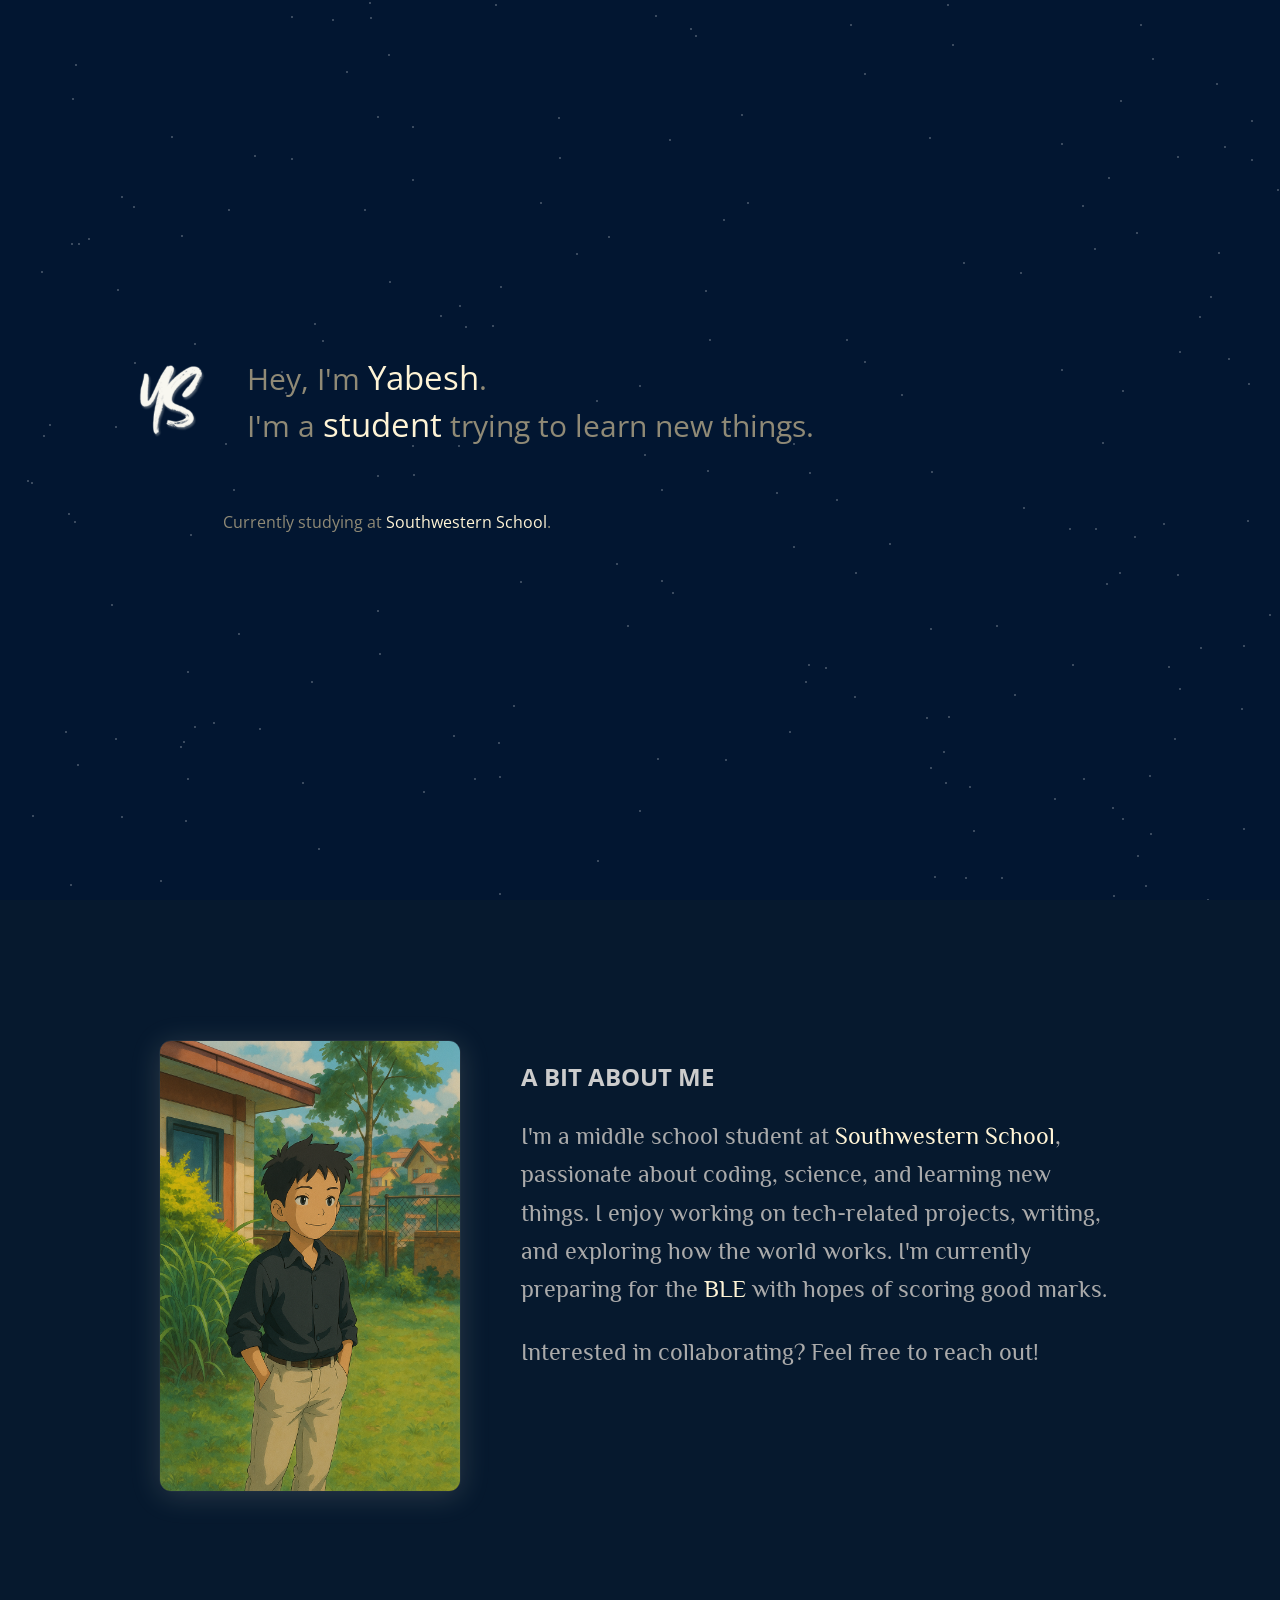
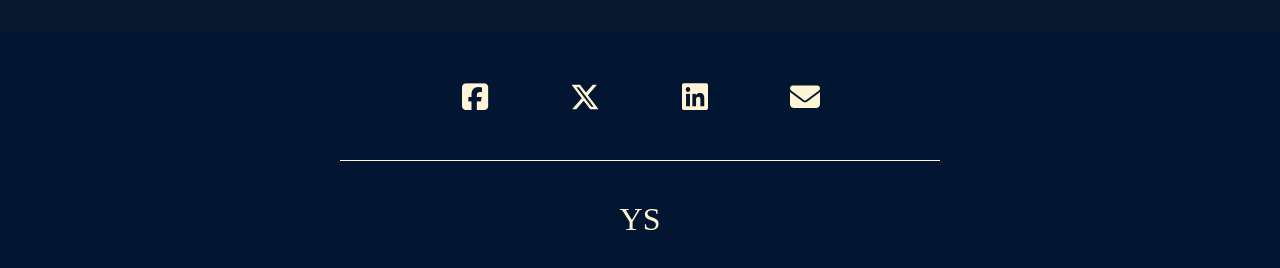
==== commit 6fc104dc: "changed some of the image (CSS)" ====
--- a/index.html
+++ b/index.html
@@ -40,7 +40,7 @@
        ============================================= -->
   <section class="intro-text" aria-label="Introduction">
     <div class="logo-text">
-      <img src="YS.png" alt="Yabesh Shrestha" class="image animate-up">
+      <img src="YS.png" alt="Yabesh Shrestha" class="logo animate-up">
       
       <div class="text-lines">
         <div class="text-section animate-up">
--- a/style.css
+++ b/style.css
@@ -62,12 +62,34 @@
     gap: 20px;
   }
   
+  .logo{
+    width: 80px;
+    height: auto;
+    padding: 12px;
+    display: flex;
+    align-items: center;
+    justify-content: center;
+    transition: all 0.3s ease;
+  }
+
   .image {
     width: 80px;
     height: auto;
     opacity: 1;
     transform: translate3d(0, 0, 0) scale3d(1, 1, 1);
     transform-style: preserve-3d;
+  }
+
+  .image, .photo {
+    border-radius: 12px; /* Soft rounded corners */
+    box-shadow: 0 4px 30px rgba(255, 244, 214, 0.15); /* Soft glow */
+    border: 1px solid rgba(255, 244, 214, 0.1); /* Thin border */
+    transition: transform 0.3s ease, box-shadow 0.3s ease; /* Smooth hover */
+  }
+
+  .image:hover, .photo:hover {
+    transform: scale(1.02); /* Slight zoom */
+    box-shadow: 0 8px 40px rgba(255, 244, 214, 0.25); /* Brighter glow */
   }
   
   .text-section {
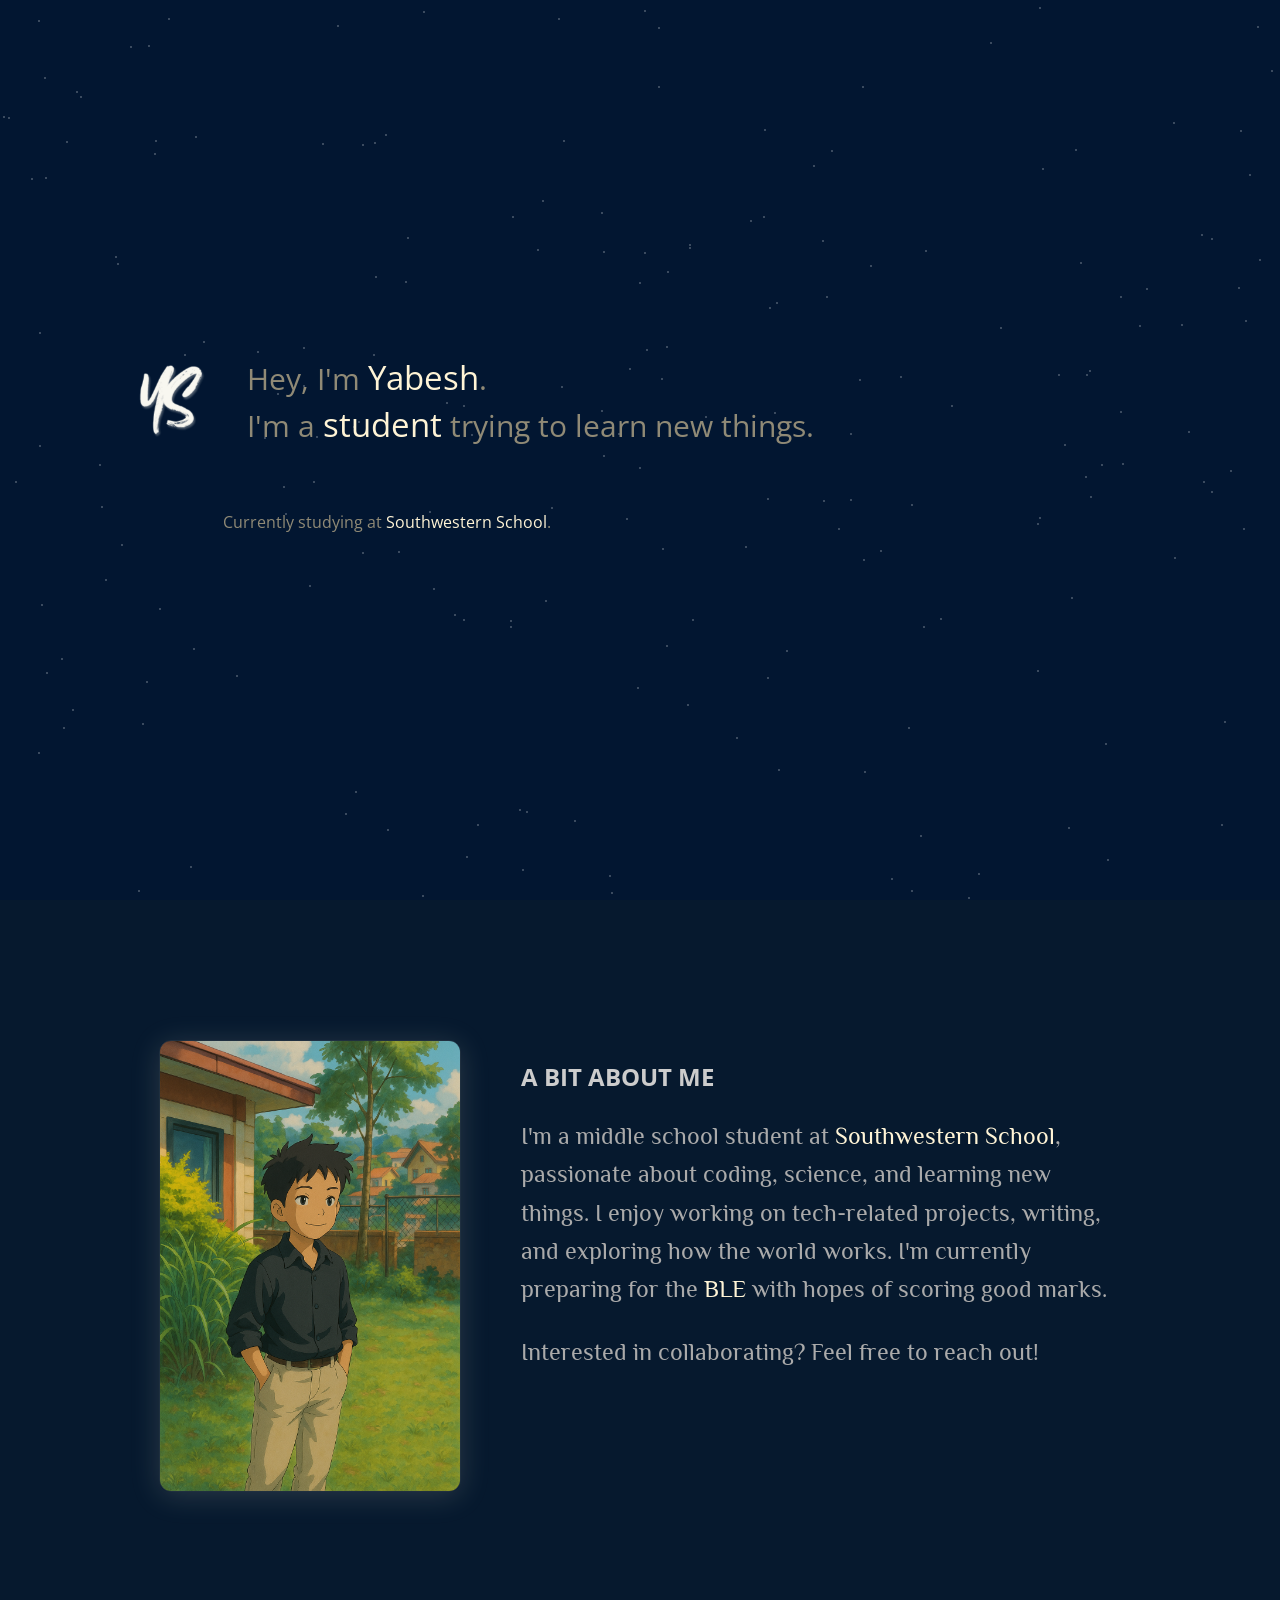
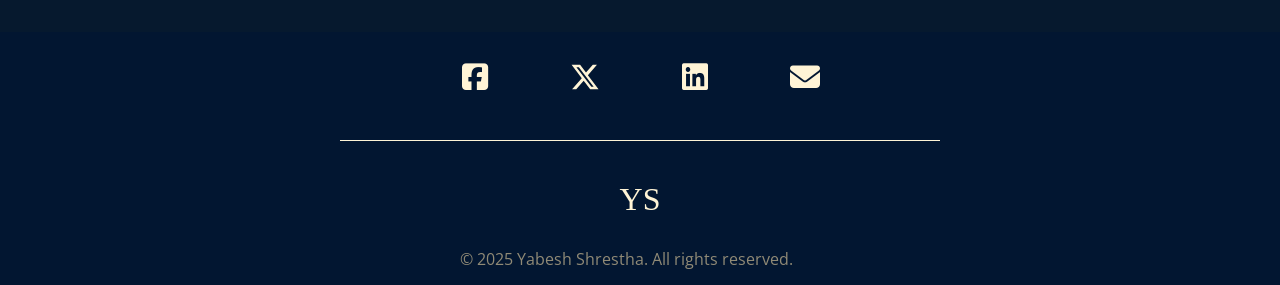
==== commit 64955de0: "Added the copyright and fixed the footer section problem" ====
--- a/index.html
+++ b/index.html
@@ -109,6 +109,11 @@
       <div class="signature animate-up">
         <a href="javascript:location.reload(true)" aria-label="Reload page">YS</a>
       </div>
+
+      <!-- Copyright -->
+      <div class="copyright animate-up">
+        © 2025 Yabesh Shrestha. All rights reserved.
+      </div>
     </div>
   </footer> 
 
--- a/style.css
+++ b/style.css
@@ -15,6 +15,12 @@
     color: #908A76;
     overflow-x: hidden;
   }
+
+  @media (max-width: 768px) {
+    .intro-text { margin-left: 5%; }
+    .logo-text { flex-direction: column; }
+    .about-section { flex-direction: column; }
+  }
   
   /* =============================================
      STARFIELD BACKGROUND
@@ -185,7 +191,8 @@
     flex-direction: column;
     align-items: center;
     justify-content: center;
-    margin-top: 50px;
+    margin-top: 30px;
+    margin-bottom: 15px;
     width: 100%;
   }
   
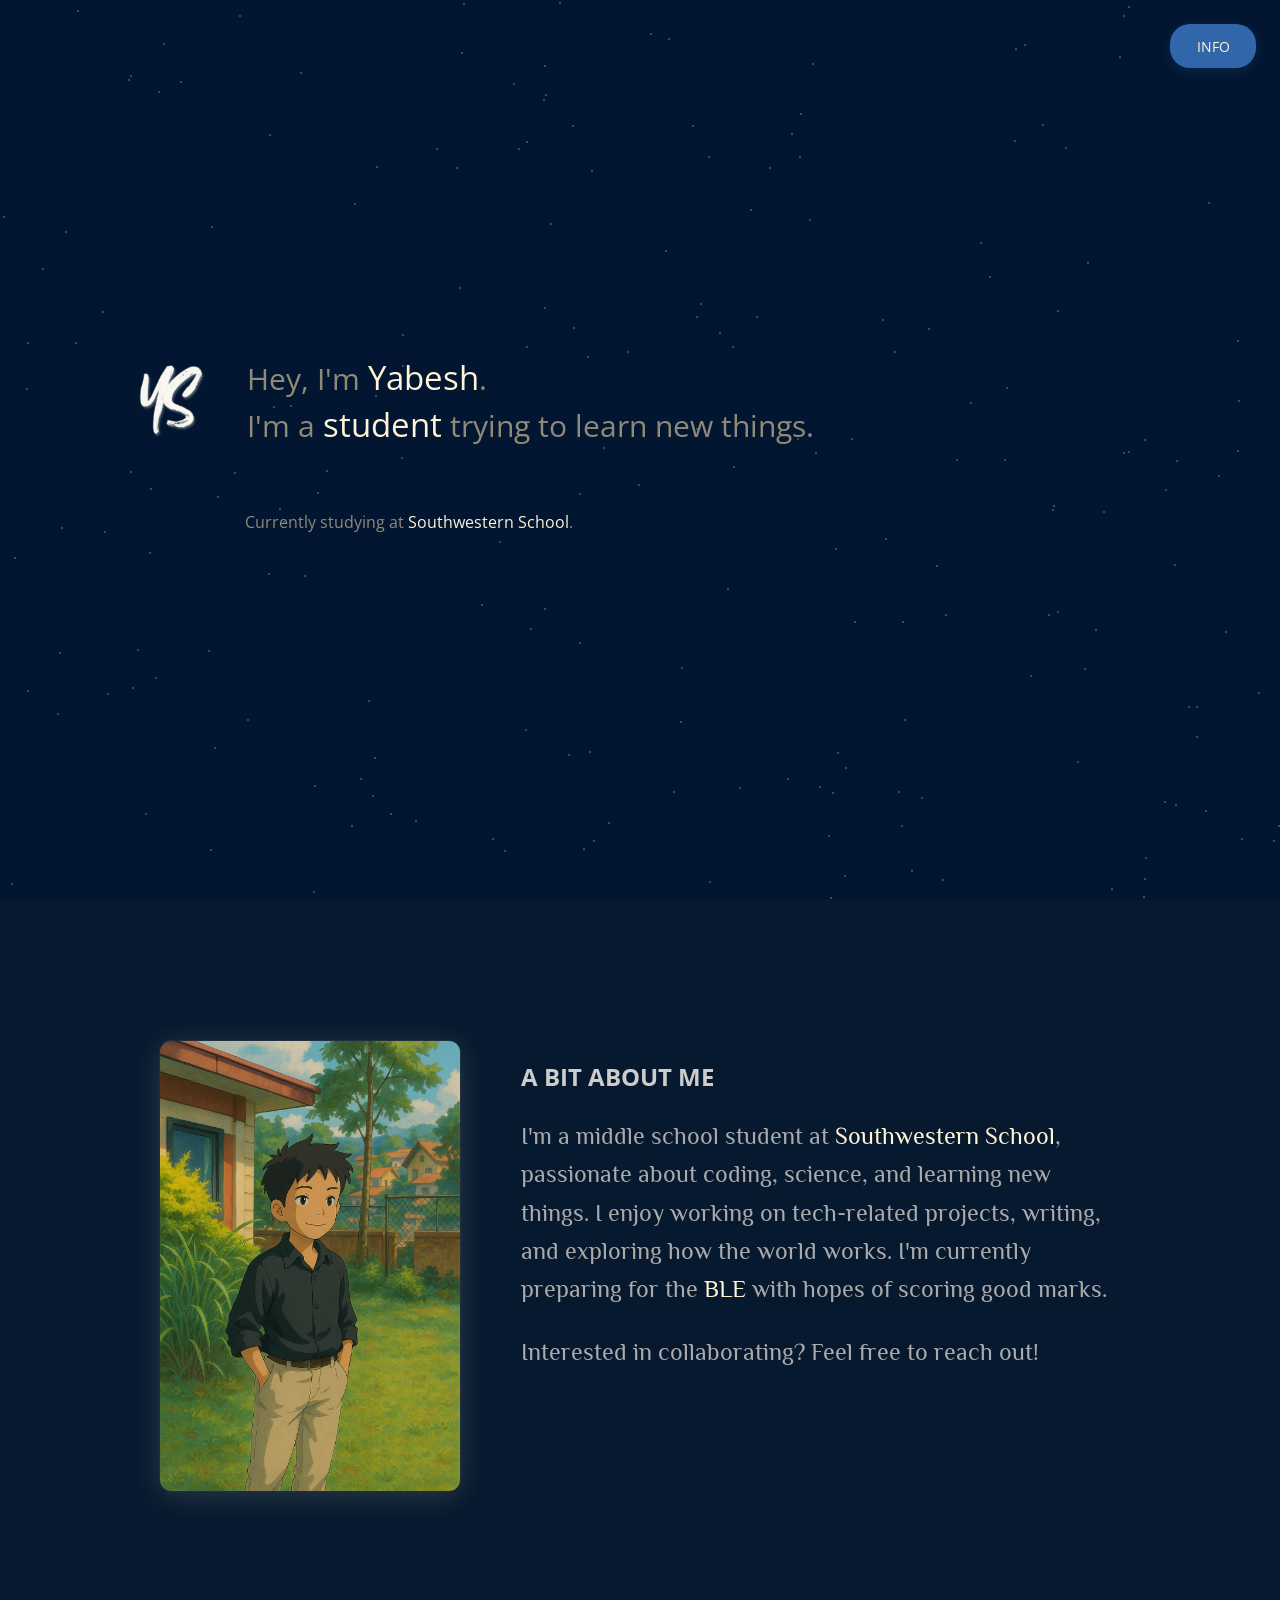
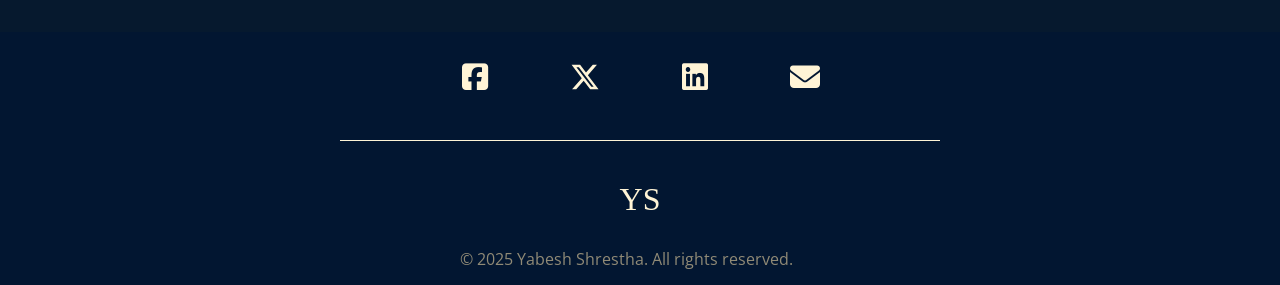
==== commit 7a6bf990: "Added Signup" ====
--- a/index.html
+++ b/index.html
@@ -34,6 +34,13 @@
        STARFIELD BACKGROUND
        ============================================= -->
   <div class="star-field" id="starField"></div>
+
+    <!-- =============================================
+       Sign up
+       ============================================= -->
+    <div class="signup-container">
+      <a href="signup.html" target="_blank" rel="noopener noreferrer" class="signup-button">INFO</a>
+    </div>
 
   <!-- =============================================
        INTRODUCTION SECTION
--- a/style.css
+++ b/style.css
@@ -49,9 +49,66 @@
     50% { opacity: 1; transform: scale(1.5); }
   }
   
+  /* ============================================= */
+  /* UP ARROW STYLES (Add to your style.css) */
+  /* ============================================= */
+  #up-arrow {
+    position: fixed;
+    bottom: 30px;
+    right: 30px;
+    width: 50px;
+    height: 50px;
+    background: rgba(2, 22, 49, 0.8);
+    border: 1px solid #FFF4D6;
+    border-radius: 50%;
+    color: #FFF4D6;
+    font-size: 24px;
+    display: grid;
+    place-items: center;
+    cursor: pointer;
+    opacity: 0;
+    transition: all 0.3s ease;
+    z-index: 100;
+    backdrop-filter: blur(2px);
+    transform: scale(0.9);
+    outline: none;
+  }
+
+  #up-arrow:hover {
+    transform: scale(1);
+    background: rgba(2, 22, 49, 1);
+    box-shadow: 0 0 15px rgba(255, 244, 214, 0.3);
+  }
+
   /* =============================================
      INTRO SECTION
      ============================================= */
+.signup-container {
+    background-color: #3266aa;
+    position: fixed;
+    top: 24px;               /* closer to the corner */
+    right: 24px;
+    z-index: 1000;
+    width: auto;             /* adjust to content */
+    min-width: 80px;         /* minimum width for "Signup" */
+    height: 40px;            /* small height */
+    padding: 2px 3px;       /* smaller padding */
+    border-radius: 20px;     /* slightly rounded */
+    box-shadow: 0 4px 12px rgba(50, 102, 170, 0.2);
+    display: flex;
+    align-items: center;
+    justify-content: center;
+    font-size: 14px;         /* smaller text */
+    color: #fff;             /* text color */
+    cursor: pointer;
+    transition: box-shadow 0.2s, transform 0.2s;
+}
+
+.signup-container:hover {
+    box-shadow: 0 12px 36px rgba(50, 102, 170, 0.22);
+    transform: translateY(-2px) scale(1.01);
+}
+
   .intro-text {
     min-height: 100vh;
     display: flex;
@@ -120,7 +177,7 @@
   
   .work {
     padding-top: 40px;
-    margin-left: 108px;
+    margin-left: 130px;
     color: #908a76;
     font-size: 16px;
     line-height: 24px;
